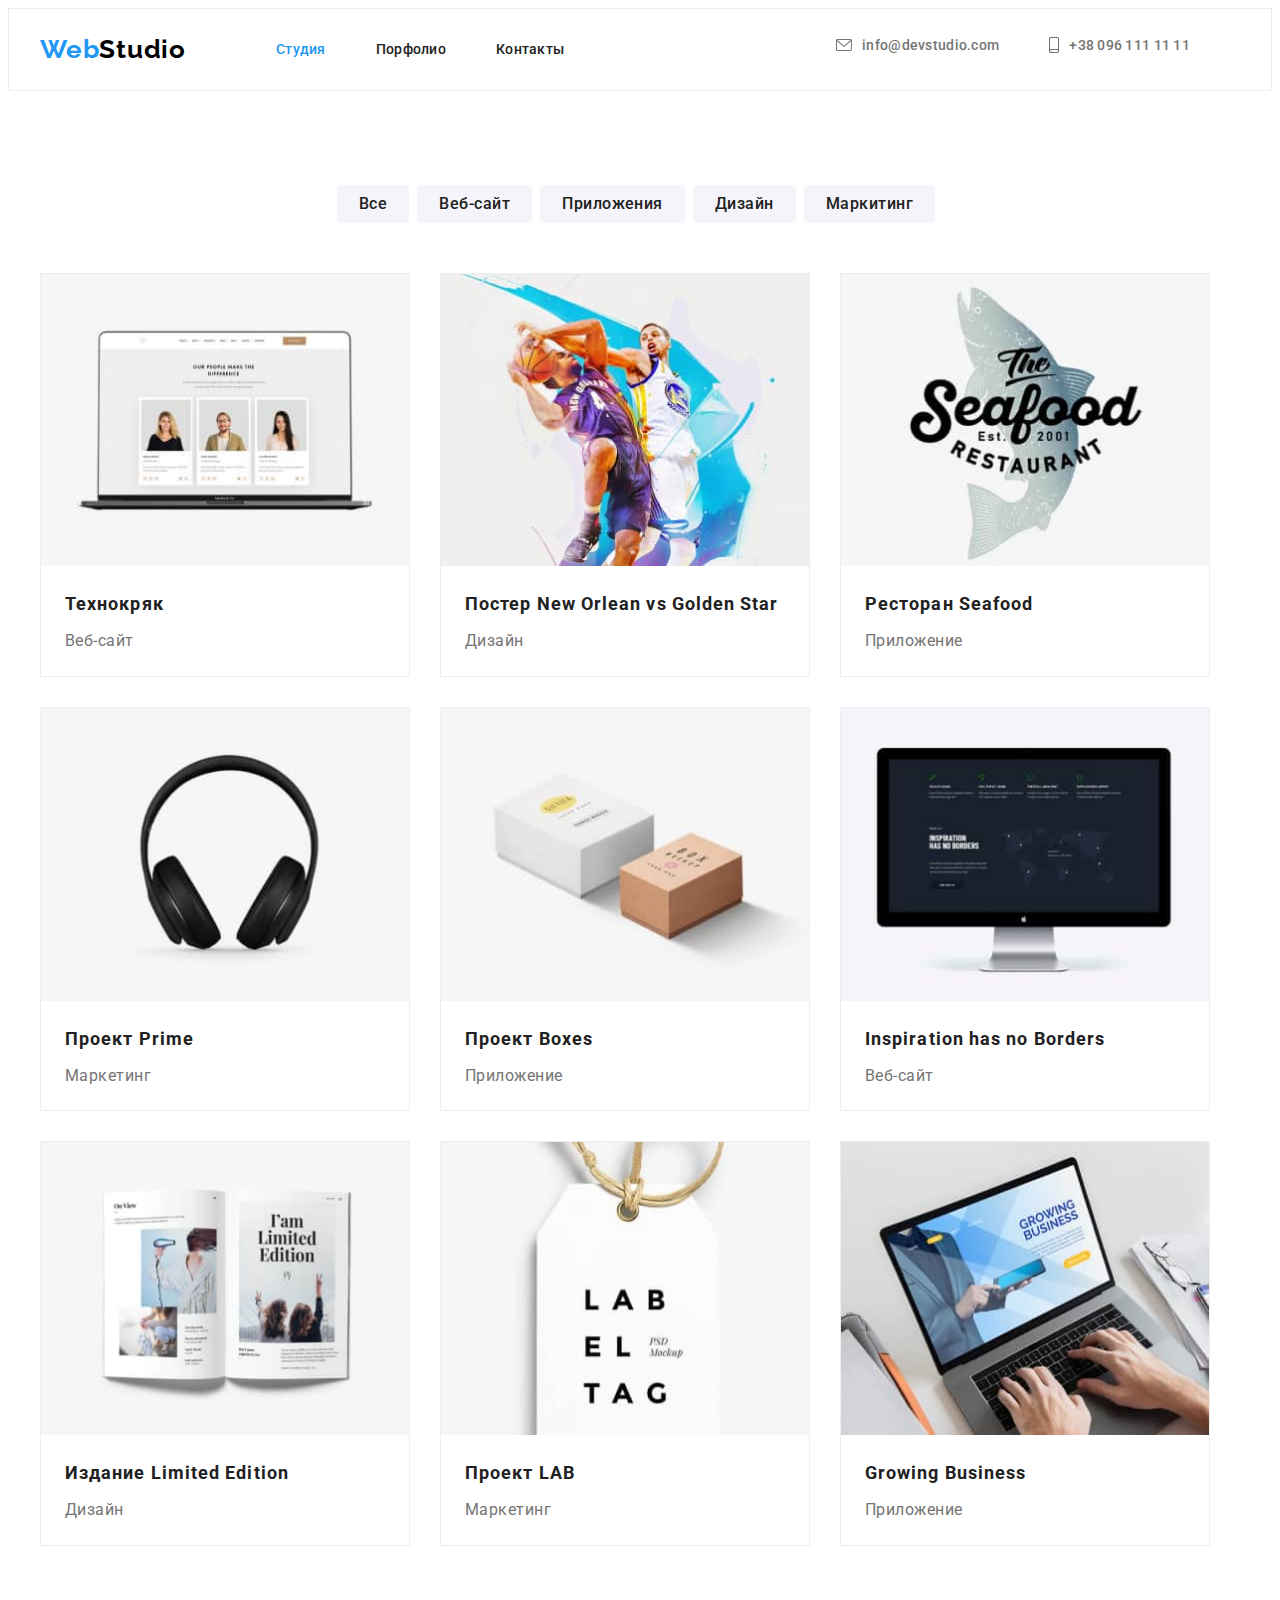
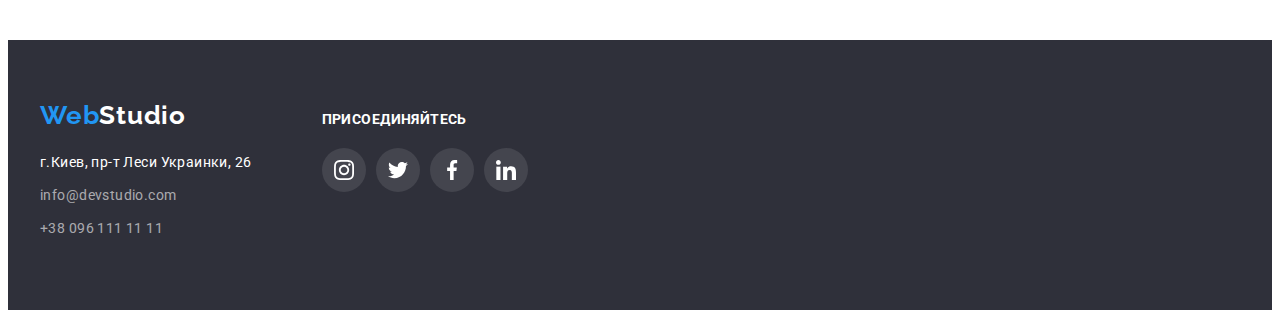
==== portfolio.html @ f945dd13 "hw-05" ====
<!DOCTYPE html>
<html lang="ru">

<head>
    <meta charset="UTF-8">
    <meta http-equiv="X-UA-Compatible" content="IE=edge">
    <meta name="viewport" content="width=device-width, initial-scale=1.0">
    <title>Портфолио</title>
    <link
        href="https://fonts.googleapis.com/css2?family=Raleway:wght@700&family=Roboto:wght@400;500;700;900&display=swap"
        rel="stylesheet">
    <link rel="stylesheet" href="https://cdnjs.cloudflare.com/ajax/libs/modern-normalize/1.0.0/modern-normalize.min.css"
        integrity="sha512-ISS7cAi1PEhQ8jnbJpJZMd29NlhNj4AWYyLOSp2CE/CsHxTCu+r+t0D2yoJudVrd0/8fTVPUVDzY5Tvli75u/g=="
        crossorigin="anonymous" />
    <link rel="stylesheet" href="./css/style.css">
</head>

<body>
    <header class="header">
        <div class="container">
            <nav class="nav">
                <a href="#" class="logo link">
                    <span class="logo-web">Web</span><span class="logo-studio-header">Studio</span>
                </a>
                <ul class="nav-list list">
                    <li class="nav-list-item">
                        <a class="nav-link link active-link" href="./index.html">Студия</a>
                    </li>
                    <li class="nav-list-item">
                        <a class="nav-link link" href="./portfolio.html">Порфолио</a>
                    </li>
                    <li class="nav-list-item">
                        <a class="nav-link link" href="#">Контакты</a>
                    </li>
                </ul>
            </nav>
            <ul class="address-list list">
                <li class="address-item">
                    <a class="address-item-header link" href="mailto:info@devstudio.com" lang="en">
                        <svg class="address-mail-img">
                            <use href="./images/icons.svg#icon-mail"></use>
                        </svg>
                        info@devstudio.com
                    </a>
                </li>
                <li class="address-item">
                    <a class="address-item-header link" href="tel:+380961111111">
                        <svg class="address-tel-img">
                            <use href="./images/icons.svg#icon-smartphone"></use>
                        </svg>
                        +38 096 111 11 11
                    </a>
                </li>
            </ul>
        </div>
    </header>


    <main>
        <section class="projects">
            <div class="container">
                <!--FILTERS-->
                <ul class="filters-list list">
                    <a class="filters-link link">
                        <li class="filters-list-item">
                            <button class="modal-btn-portfolio" type="button">Все</button>
                        </li>
                    </a>

                    <a class="filters-link link">
                        <li class="filters-list-item">
                            <button class="modal-btn-portfolio" type="button">Веб-сайт</button>
                        </li>
                    </a>

                    <a class="filters-link link">
                        <li class="filters-list-item">
                            <button class="modal-btn-portfolio" type="button">Приложения</button>
                        </li>
                    </a>

                    <a class="filters-link link">
                        <li class="filters-list-item">
                            <button class="modal-btn-portfolio" type="button">Дизайн</button>
                        </li>
                    </a>

                    <a class="filters-link link">
                        <li class="filters-list-item">
                            <button class="modal-btn-portfolio" type="button">Маркитинг</button>
                        </li>
                    </a>
                </ul>

                <!--PROJECTS-->
                <h1 class="visually-hidden">Projects</h1>
                <ul class="projects-list list">
                    <li class="projects-list-item">
                        <a class="projects-link link" href="#">
                            <img class="projects-image" src="./images/portfolio/1.jpg" alt="ноутбук" width="370"
                                height="294">
                            <div class="projects-wrapper">
                                <h2 class="projects-name">Технокряк</h2>
                                <p class="projects-it">Веб-сайт</p>
                            </div>
                        </a>
                    </li>

                    <li class="projects-list-item">
                        <a class="projects-link link" href="#">
                            <img class="projects-image" src="./images/portfolio/2.jpg" alt="баскетбол" width="370"
                                height="294">
                            <div class="projects-wrapper">
                                <h2 class="projects-name">Постер New Orlean vs Golden Star</h2>
                                <p class="projects-it">Дизайн</p>
                            </div>
                        </a>
                    </li>

                    <li class="projects-list-item">
                        <a class="projects-link link" href="#">
                            <img class="projects-image" src="./images/portfolio/3.jpg" alt="лого" width="370"
                                height="294">
                            <div class="projects-wrapper">
                                <h2 class="projects-name">Ресторан Seafood</h2>
                                <p class="projects-it">Приложение</p>
                            </div>
                        </a>
                    </li>

                    <li class="projects-list-item">
                        <a class="projects-link link" href="#">
                            <img class="projects-image" src="./images/portfolio/4.jpg" alt="наушники" width="370"
                                height="294">
                            <div class="projects-wrapper">
                                <h2 class="projects-name">Проект Prime</h2>
                                <p class="projects-it">Маркетинг</p>
                            </div>
                        </a>
                    </li>

                    <li class="projects-list-item">
                        <a class="projects-link link" href="#">
                            <img class="projects-image" src="./images/portfolio/5.jpg" alt="коробка" width="370"
                                height="294">
                            <div class="projects-wrapper">
                                <h2 class="projects-name">Проект Boxes</h2>
                                <p class="projects-it">Приложение</p>
                            </div>
                        </a>
                    </li>

                    <li class="projects-list-item">
                        <a class="projects-link link" href="#">
                            <img class="projects-image" src="./images/portfolio/6.jpg" alt="монитор" width="370"
                                height="294">
                            <div class="projects-wrapper">
                                <h2 class="projects-name">Inspiration has no Borders</h2>
                                <p class="projects-it">Веб-сайт</p>
                            </div>
                        </a>
                    </li>

                    <li class="projects-list-item">
                        <a class="projects-link link" href="#">
                            <img class="projects-image" src="./images/portfolio/7.jpg" alt="книга" width="370"
                                height="294">
                            <div class="projects-wrapper">
                                <h2 class="projects-name">Издание Limited Edition</h2>
                                <p class="projects-it">Дизайн</p>
                            </div>
                        </a>
                    </li>

                    <li class="projects-list-item">
                        <a class="projects-link link" href="#">
                            <img class="projects-image" src="./images/portfolio/8.jpg" alt="лейба" width="370"
                                height="294">
                            <div class="projects-wrapper">
                                <h2 class="projects-name">Проект LAB</h2>
                                <p class="projects-it">Маркетинг</p>
                            </div>
                        </a>
                    </li>

                    <li class="projects-list-item">
                        <a class="projects-link link" href="#">
                            <img class="projects-image" src="./images/portfolio/9.jpg" alt="ноут" width="370"
                                height="294">
                            <div class="projects-wrapper">
                                <h2 class="projects-name">Growing Business</h2>
                                <p class="projects-it">Приложение</p>
                            </div>
                        </a>
                    </li>

                </ul>
            </div>
        </section>
    </main>

    <footer class="footer">
        <div class="container">
            <div class="footer-wrapper">
                <a href="#" class="logo-footer link">
                    <span class="logo-web">Web</span><span class="logo-studio-footer">Studio</span>
                </a>
                <!--CONTACT INFORMATION-->
                <address class="address">
                    <ul class="address-footer-list list">
                        <li class="address-item">
                            <a class="address-link link" href="https://goo.gl/maps/dwvxSEG967mqyH358" target="_blank"
                                rel="noopener noreferrer">г.Киев, пр-т Леси Украинки, 26</a>
                        </li>
                        <li class="address-item">
                            <a class="contact-footer link" href="mailto:info@devstudio.com"
                                lang="en">info@devstudio.com</a>
                        </li>
                        <li class="address-item">
                            <a class="contact-footer link" href="tel:+380961111111">+38 096 111 11 11</a>
                        </li>
                    </ul>
                </address>
            </div>

            <div class="join">
                <p class="footer-title">Присоединяйтесь</p>
                <ul class="social-list-footer list">
                    <li class="social-list-item">
                        <a href="" class="social-list-link-footer link">
                            <svg class="social-list-icon-footer">
                                <use href="./images/icons.svg#icon-instagram2"></use>
                            </svg>
                        </a>
                    </li>
                    <li class="social-list-item">
                        <a href="" class="social-list-link-footer link">
                            <svg class="social-list-icon-footer">
                                <use href="./images/icons.svg#icon-twitter1"></use>
                            </svg>
                        </a>
                    </li>
                    <li class="social-list-item">
                        <a href="" class="social-list-link-footer link">
                            <svg class="social-list-icon-footer">
                                <use href="./images/icons.svg#icon-facebook1"></use>
                            </svg>
                        </a>
                    </li>
                    <li class="social-list-item">
                        <a href="" class="social-list-link-footer link">
                            <svg class="social-list-icon-footer">
                                <use href="./images/icons.svg#icon-linkedin1"></use>
                            </svg>
                        </a>
                    </li>
                </ul>
            </div>

            </address>
        </div>
    </footer>
</body>

</html>
---- css/style.css ----
:root {
  --main-font: "Roboto", sans-serif;
  --secondary-font: "Raleway", sans-serif;
  --accent-color: #212121;
  --secondary-color: #757575;
  --section-p: 94px;
}

body {
  font-family: var(--main-font);
}

h1,
h2,
h3,
h4,
h5,
h6,
p {
  margin: 0;
}

ul,
li {
  margin: 0;
  padding: 0;
}

img,
a,
button {
  display: block;
}

.visually-hidden {
  position: absolute !important;
  clip: rect(1px 1px 1px 1px); /* IE6, IE7 */
  clip: rect(1px, 1px, 1px, 1px);
  padding: 0 !important;
  border: 0 !important;
  height: 1px !important;
  width: 1px !important;
  overflow: hidden;
}

.link {
  text-decoration: none;
}

.list {
  list-style: none;
}

.address {
  font-style: normal;
}

/* ========================================= HEADER ======= */

.container {
  width: 1200px;
  margin: 0 auto;
  padding-left: 15px;
  padding-right: 15px;

  margin-left: auto;
  margin-right: auto;
}

.header {
  display: flex;
  align-items: center;
}

.header .container {
  display: flex;
  align-items: center;
}

/* nav */

.nav {
  display: flex;
  align-items: center;
  padding-top: 25px;
  padding-bottom: 25px;
}

.nav-link {
  font-family: var(--main-font);
  font-weight: 500;
  font-size: 14px;
  line-height: 1.15;
  letter-spacing: 0.02em;

  color: var(--accent-color);
}

.nav-list {
  font-family: var(--main-font);
  font-weight: 500;
  font-size: 14px;
  line-height: 1.14;
  letter-spacing: 0.02em;

  display: flex;
  align-items: center;

  color: #212121;
}

.nav-list-item:not(:last-child) {
  margin-right: 50px;
}

.nav-link:hover,
.nav-link:focus {
  color: #2196f3;
}

.active-link {
  color: #2196f3;
}

.address-list {
  display: flex;
  margin-left: auto;
  align-items: center;
}

.address-mail,
.address-tel {
  display: flex;
  align-items: center;
}

.address-tel-img {
  width: 10px;
  height: 16px;
  margin-right: 10px;
}

.address-item {
  display: flex;
  align-items: center;
  margin-bottom: 9px;
  fill: #757575;
}

.address-mail-img {
  width: 16px;
  height: 12px;
  margin-right: 10px;
}


.address-item-header:hover,
.address-item-header:focus {
  color: #2196f3;
  fill: #2196f3;
}

.address-list:not(:last-child) {
  margin-right: 50px;
  display: flex;
  margin-left: auto;
}

.address-item-header {
  font-family: var(--main-font);
  font-weight: 500;
  font-size: 14px;
  line-height: 1.15;
  letter-spacing: 0.02em;

  margin-right: 50px;

  color: var(--secondary-color);

  display: flex;
  align-items: center;
}

/* logo */

.logo {
  font-family: var(--secondary-font);
  font-weight: bold;
  font-size: 26px;
  line-height: 1.19;
  letter-spacing: 0.03em;

  margin-right: 90px;

  color: #000000;
}

.logo-web {
  color: #2196f3;
}

.logo-studio-header {
  color: #000000;
}

/* ====================================END HEADER==================== */

/* ====================================FOOTER========= */
.footer {
  background: #2f303a;
  padding-top: 60px;
  padding-bottom: 60px;

  display: block;
}

.footer-wrapper {
  display: block;
}

.footer-wrapper:not(:last-child) {
  margin-right: 70px;
}

.footer .container {
  width: 1200px;
  margin: 0 auto;
  padding-left: 15px;
  padding-right: 15px;
  display: flex;
  align-items: baseline;
}

.social-list-footer {
  display: flex;
  align-items: center;
  justify-content: space-between;
  margin-top: 20px;
}

.logo-footer {
  font-family: var(--secondary-font);
  font-weight: bold;
  font-size: 26px;
  line-height: 1.19;
  letter-spacing: 0.03em;

  margin-bottom: 20px;
}

.social-list-icon-footer {
  fill: #ffffff;
  width: 20px;
  height: 20px;
}

.social-list-link-footer {
  display: flex;
  justify-content: center;
  align-items: center;
  width: 44px;
  height: 44px;
  border-radius: 50%;

  background: rgba(255, 255, 255, 0.1);
}

.social-list-link-footer:hover,
.social-list-link-footer:focus {
  background: #2196F3;
  box-shadow: 0px 4px 4px rgba(0, 0, 0, 0.25);
}

.address-link {
  font-family: var(--main-font);
  font-weight: normal;
  font-size: 14px;
  line-height: 1.71;
  letter-spacing: 0.03em;

  color:  #ffffff;
}

.contact-footer {
  font-family: var(--main-font);
  font-weight: normal;
  font-size: 14px;
  line-height: 1.71;
  letter-spacing: 0.03em;

  color: rgba(255, 255, 255, 0.6);
}

.contact-footer:hover,
.contact-footer:focus {
  color: #2196f3;
}

.logo-studio-footer {
  color: #ffffff;
}

.footer-title {
  font-family: var(--main-font);
font-weight: bold;
font-size: 14px;
line-height: 1.14;
letter-spacing: 0.03em;
text-transform: uppercase;

color: #FFFFFF;
}

.join {
  width: 206px;
  height: 80px;
}

/* ====================================END FOOTER==================== */

/* ======================STUDIO================ */
/*========== HERO =========*/
.hero {
  max-width: 1600px;
  background-color: #c4c4c4;
  padding: 200px 0;

  background-image: 
  linear-gradient(rgba(47, 48, 58, 0.4), rgba(47, 48, 58, 0.4)), url(../images/bg-img.jpg);
  background-repeat: no-repeat;
  background-size: cover;
}

.hero-title {
  font-family: var(--main-font);
  font-weight: 900;
  font-size: 44px;
  line-height: 1.36;
  letter-spacing: 0.06em;
  text-align: center;
  text-transform: uppercase;
  color: #ffffff;

  max-width: 696px;
  margin: 0 auto;
  margin-bottom: 30px;
}

.modal-btn {
  font-family: var(--main-font);
  font-weight: bold;
  font-size: 16px;
  line-height: 1.87;
  letter-spacing: 0.06em;
  cursor: pointer;
  background: #2196f3;
  color: #ffffff;
  box-shadow: 0px 4px 4px rgba(0, 0, 0, 0.15);
  border-radius: 4px;

  min-width: 200px;

  display: block;
  padding: 10px 32px;
  margin: auto;

  outline: none;
}

.modal-btn:hover,
.modal-btn:focus {
  background: #188ce8;
  color: #ffffff;
  box-shadow: 0px 4px 4px rgba(0, 0, 0, 0.15);
  border-radius: 4px;

  outline: none;
}
/* ======================== END HERO==================*/

/*===================== FEATURES ===========*/
.features {
  display: flex;
  align-items: center;
  padding-top: var(--section-p);
}

.features-list {
  display: flex;
  align-items: center;
  margin-left: -30px;
}

.features-item:not(last-child) {
  flex-basis: calc(100% / 4);
  margin-left: 30px;
  margin-top: 30px;
}

.features-img {
  width: 70px;
  height: 70px;
}

.features-img-bg {
  width: 270px;
  height: 120px;
  background-size: 270px 120px;
  background: #F5F4FA;
  border-radius: 4px;
  margin-bottom: 30px;
  display: flex;
  align-items: center;
  justify-content: center;
}

.features-title {
  font-family: var(--main-font);
  font-weight: bold;
  font-size: 14px;
  line-height: 1.15;
  letter-spacing: 0.03em;
  text-transform: uppercase;

  padding-bottom: 10px;

  color: var(--accent-color);
}

.features-text {
  font-family: var(--main-font);
  font-weight: normal;
  font-size: 14px;
  line-height: 1.71;
  letter-spacing: 0.03em;

  color: var(--secondary-color);
}

.features-wrapper {
  padding: 30px;
}

/*============================= ABOUT===========*/
.about {
  display: flex;
  align-items: center;
  padding-top: var(--section-p);
  padding-bottom: var(--section-p);
}

.about-title {
  font-family: var(--main-font);
  font-weight: bold;
  font-size: 36px;
  line-height: 1.16;
  text-align: center;
  letter-spacing: 0.03em;

  color: var(--accent-color);
}

.about-list {
  display: flex;
  align-items: center;
  margin-left: -30px;
}

.about-item:not(last-child) {
  flex-basis: calc(100% / 3 -30px);
  margin-left: 30px;
  margin-top: 50px;
}

.about-wrapper {
  padding: 30px;
}

/*================== OUR-TEAM ===========*/

.team {
  background: #f5f4fa;
  padding: 94px 0;
}

.team-title {
  font-family: var(--main-font);
  font-weight: bold;
  font-size: 36px;
  line-height: 1.16;
  text-align: center;
  letter-spacing: 0.03em;
  margin-bottom: 50px;

  color: var(--accent-color);
}

.team-list {
  margin-top: 50px;
  display: flex;
  margin-left: -30px;
  margin-top: -30px;
  flex-wrap: wrap;
}

.team-item:not(last-child) {
  flex-basis: calc(100% / 4-30px);
  margin-left: 30px;
  margin-top: 30px;

  background: #ffffff;
  box-shadow: 0px 1px 3px rgba(0, 0, 0, 0.12), 0px 1px 1px rgba(0, 0, 0, 0.14),
    0px 2px 1px rgba(0, 0, 0, 0.2);
  border-radius: 0px 0px 4px 4px;
}

.team-wrapper {
  padding: 30px;
}

.team-name {
  font-family: var(--main-font);
  font-weight: 500;
  font-size: 16px;
  line-height: 1.18;
  text-align: center;
  letter-spacing: 0.03em;

  color: var(--accent-color);
}

.team-it {
  font-family: var(--main-font);
  font-weight: normal;
  font-size: 16px;
  line-height: 1.18;
  text-align: center;
  letter-spacing: 0.03em;
  padding-top: 10px;
  margin-bottom: 16px;

  color: var(--secondary-color);
}

.social-list {
  display: flex;
  align-items: center;
  justify-content: space-between;
}

.social-list-link {
  display: flex;
  justify-content: center;
  align-items: center;
  width: 44px;
  height: 44px;
  border-radius: 50%;
  background-color: #ffffff;
}

.social-list-link:hover,
.social-list-link:focus {
  background: #2196F3;
  box-shadow: 0px 4px 4px rgba(0, 0, 0, 0.25);
}

.social-list-link:hover .social-list-icon,
.social-list-link:focus .social-list-icon {
  fill: #ffffff; 
}

.social-list-icon {
  fill: #AFB1B8;
  width: 20px;
  height: 20px;
}
/* ===============END OUR TEAM============ */

/* =========================CLIENT============== */

.client {
    padding: 94px 0;
}

.client-title {
  font-family: var(--main-font);
  font-weight: bold;
  font-size: 36px;
  line-height: 1.16;
  text-align: center;
  letter-spacing: 0.03em;
  margin-bottom: 50px;

  color: var(--accent-color);
}

.client-list {
  margin-top: 50px;
  display: flex;
  margin-left: -30px;
  margin-top: -30px;
  flex-wrap: wrap;
}

.client-link {
  display: inline-flex;
  justify-content: center;
  align-items: center;
  width: 100%;
  height: 90px;
  border: 1px solid #AFB1B8;
  box-sizing: border-box;
  border-radius: 4px;
}

.client-item {
  width: 170px;
  height: 90px;
  display: flex;
  align-items: center;
  justify-content: center;

  border: 1px solid #AFB1B8;
  box-sizing: border-box;
  border-radius: 4px;

  fill: #afb1b8;
}


.client-item:not(last-child) {
  flex-basis: calc(100% / 6-30px);
  margin-left: 30px;
  margin-top: 30px;
}

.client-icon {
 fill: #afb1b8; 
}

.client-link:focus,
.client-link:hover {
    border: 1px solid #2196F3;
}

/* .client-icon:focus,
.client-icon:hover {
  fill: #2196F3;
} */

.client-link:focus .client-icon,
.client-link:hover .client-icon {
  fill: #2196F3;
}

/* ===============END CLIENT================ */
/*======================== PORTFOLIO ====================*/
/*========== FILTERS ==========*/

.header {
  border: 1px solid #ececec;
}

.projects {
  padding: 94px 0;
}

.filters .container {
  display: flex;
  align-items: center;
}

.filters-list {
  display: flex;
  justify-content: center;
  padding-bottom: 50px;
}

.filters-list-item {
  margin-right: 8px;
  border-radius: 4px;
}

.filters-list-item:focus,
.filters-list-item:hover {
  color: #2196f3;
  box-shadow: 0px 3px 1px rgba(0, 0, 0, 0.1), 0px 1px 2px rgba(0, 0, 0, 0.08), 0px 2px 2px rgba(0, 0, 0, 0.12);
}

.modal-btn-portfolio {
  font-family: var(--main-font);
  font-weight: 500;
  font-size: 16px;
  line-height: 1.62;
  letter-spacing: 0.03em;
  text-align: center;
  cursor: pointer;

  background: #f5f4fa;
  border-radius: 4px;
  outline: none;
  border: none;
  color: #212121;

  padding: 6px 22px;
}

.modal-btn-portfolio:hover,
.modal-btn-portfolio:focus {
  background: #188ce8;
  color: #ffffff;
  outline: none;
  box-shadow: 0px 3px 1px rgba(0, 0, 0, 0.1), 0px 1px 2px rgba(0, 0, 0, 0.08), 0px 2px 2px rgba(0, 0, 0, 0.12);
}

/* ==================== PROJECTS ========== */

.projects .container {
  margin-left: auto;
  margin-right: auto;
}

.projects-name {
  font-family: var(--main-font);
  font-weight: bold;
  font-size: 18px;
  line-height: 2.11;
  letter-spacing: 0.06em;

  color: var(--accent-color);
}

.projects-it {
  font-family: var(--main-font);
  font-weight: normal;
  font-size: 16px;
  line-height: 1.87;
  letter-spacing: 0.03em;

  color: var(--secondary-color);
}

.projects-link:hover,
.projects-link:focus {
  color: #2196f3;
}

.projects-list {
  display: flex;
  flex-wrap: wrap;
  margin-left: -30px;
  margin-top: -30px;
}

.projects-link {
  background: #ffffff;
  border: 1px solid #eeeeee;
  box-sizing: border-box;
}

.projects-list-item:hover,
.projects-list-item:focus {
  background: #FFFFFF;
  box-sizing: border-box;
  box-shadow: 0px 1px 1px rgba(0, 0, 0, 0.12), 0px 4px 4px rgba(0, 0, 0, 0.06), 1px 4px 6px rgba(0, 0, 0, 0.16); 
}

.projects-list-item:not(last-child) {
  flex-basis: calc(100% / 3 -20px);
  margin-left: 30px;
  margin-top: 30px;
  width: 370px;
}

.projects-image {
  display: block;
  max-width: 100%;
  height: auto;
}

.projects-name {
  font-family: var(--main-font);
  font-weight: bold;
  font-size: 18px;
  line-height: 2;
  letter-spacing: 0.06em;

  margin-bottom: 4px;

  color: var(--accent-color);
}

.projects-wrapper {
  padding: 20px 24px;
}
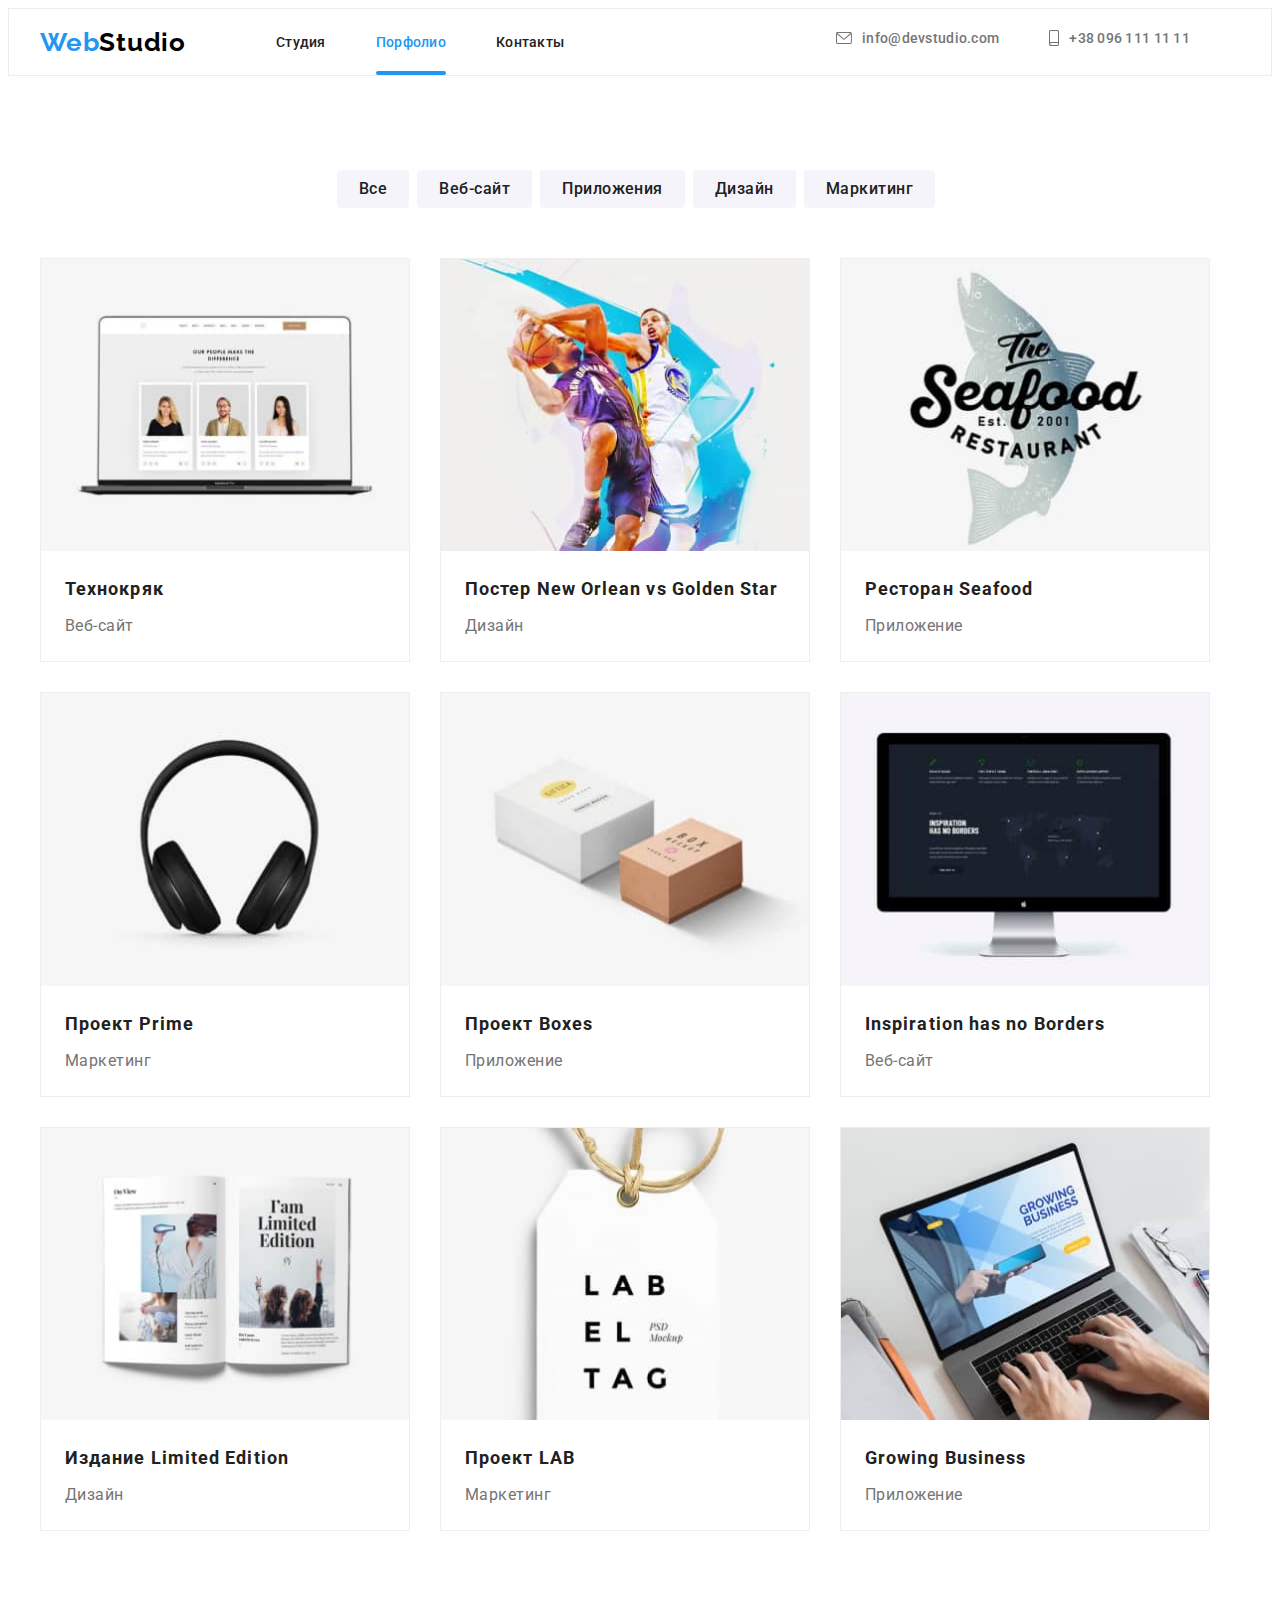
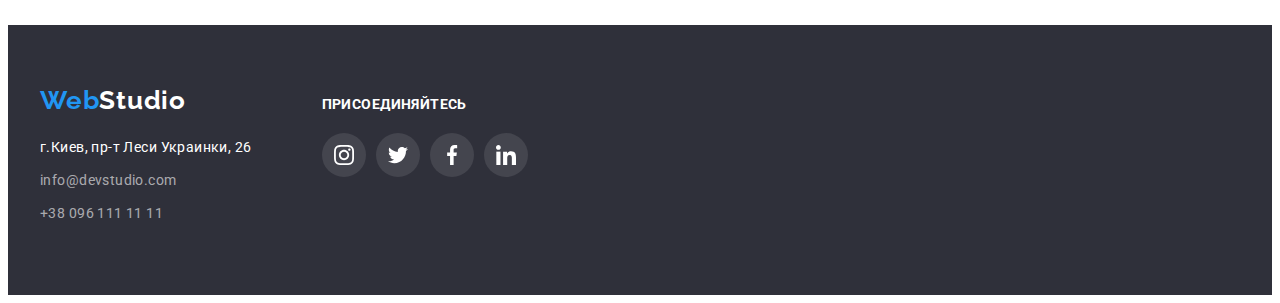
==== commit 16f97790: "hw-05" ====
--- a/portfolio.html
+++ b/portfolio.html
@@ -24,10 +24,10 @@
                 </a>
                 <ul class="nav-list list">
                     <li class="nav-list-item">
-                        <a class="nav-link link active-link" href="./index.html">Студия</a>
+                        <a class="nav-link link" href="./index.html">Студия</a>
                     </li>
                     <li class="nav-list-item">
-                        <a class="nav-link link" href="./portfolio.html">Порфолио</a>
+                        <a class="nav-link link active-link" href="./portfolio.html">Порфолио</a>
                     </li>
                     <li class="nav-list-item">
                         <a class="nav-link link" href="#">Контакты</a>
@@ -95,10 +95,18 @@
                 <!--PROJECTS-->
                 <h1 class="visually-hidden">Projects</h1>
                 <ul class="projects-list list">
-                    <li class="projects-list-item">
-                        <a class="projects-link link" href="#">
-                            <img class="projects-image" src="./images/portfolio/1.jpg" alt="ноутбук" width="370"
-                                height="294">
+
+                    <li class="projects-list-item">
+                        <a class="projects-link link" href="#">
+                            <div class="projects-content-wrapper">
+                                <img class="projects-image" src="./images/portfolio/1.jpg" alt="ноутбук" width="370"
+                                    height="294">
+                                <p class="overlay">
+                                    Технокряк это современная площадка распространения коронавируса. Компании используют
+                                    эту платформу для цифрового
+                                    шпионажа и атак на защищённые сервера конкурентов.
+                                </p>
+                            </div>
                             <div class="projects-wrapper">
                                 <h2 class="projects-name">Технокряк</h2>
                                 <p class="projects-it">Веб-сайт</p>
@@ -108,8 +116,15 @@
 
                     <li class="projects-list-item">
                         <a class="projects-link link" href="#">
-                            <img class="projects-image" src="./images/portfolio/2.jpg" alt="баскетбол" width="370"
-                                height="294">
+                            <div class="projects-content-wrapper">
+                                <img class="projects-image" src="./images/portfolio/2.jpg" alt="баскетбол" width="370"
+                                    height="294">
+                                <p class="overlay">
+                                    Технокряк это современная площадка распространения коронавируса. Компании используют
+                                    эту платформу для цифрового
+                                    шпионажа и атак на защищённые сервера конкурентов.
+                                </p>
+                            </div>
                             <div class="projects-wrapper">
                                 <h2 class="projects-name">Постер New Orlean vs Golden Star</h2>
                                 <p class="projects-it">Дизайн</p>
@@ -119,8 +134,15 @@
 
                     <li class="projects-list-item">
                         <a class="projects-link link" href="#">
-                            <img class="projects-image" src="./images/portfolio/3.jpg" alt="лого" width="370"
-                                height="294">
+                            <div class="projects-content-wrapper">
+                                <img class="projects-image" src="./images/portfolio/3.jpg" alt="лого" width="370"
+                                    height="294">
+                                <p class="overlay">
+                                    Технокряк это современная площадка распространения коронавируса. Компании используют
+                                    эту платформу для цифрового
+                                    шпионажа и атак на защищённые сервера конкурентов.
+                                </p>
+                            </div>
                             <div class="projects-wrapper">
                                 <h2 class="projects-name">Ресторан Seafood</h2>
                                 <p class="projects-it">Приложение</p>
@@ -130,8 +152,15 @@
 
                     <li class="projects-list-item">
                         <a class="projects-link link" href="#">
-                            <img class="projects-image" src="./images/portfolio/4.jpg" alt="наушники" width="370"
-                                height="294">
+                            <div class="projects-content-wrapper">
+                                <img class="projects-image" src="./images/portfolio/4.jpg" alt="наушники" width="370"
+                                    height="294">
+                                <p class="overlay">
+                                    Технокряк это современная площадка распространения коронавируса. Компании используют
+                                    эту платформу для цифрового
+                                    шпионажа и атак на защищённые сервера конкурентов.
+                                </p>
+                            </div>
                             <div class="projects-wrapper">
                                 <h2 class="projects-name">Проект Prime</h2>
                                 <p class="projects-it">Маркетинг</p>
@@ -141,8 +170,15 @@
 
                     <li class="projects-list-item">
                         <a class="projects-link link" href="#">
-                            <img class="projects-image" src="./images/portfolio/5.jpg" alt="коробка" width="370"
-                                height="294">
+                            <div class="projects-content-wrapper">
+                                <img class="projects-image" src="./images/portfolio/5.jpg" alt="коробка" width="370"
+                                    height="294">
+                                <p class="overlay">
+                                    Технокряк это современная площадка распространения коронавируса. Компании используют
+                                    эту платформу для цифрового
+                                    шпионажа и атак на защищённые сервера конкурентов.
+                                </p>
+                            </div>
                             <div class="projects-wrapper">
                                 <h2 class="projects-name">Проект Boxes</h2>
                                 <p class="projects-it">Приложение</p>
@@ -152,8 +188,15 @@
 
                     <li class="projects-list-item">
                         <a class="projects-link link" href="#">
-                            <img class="projects-image" src="./images/portfolio/6.jpg" alt="монитор" width="370"
-                                height="294">
+                            <div class="projects-content-wrapper">
+                                <img class="projects-image" src="./images/portfolio/6.jpg" alt="монитор" width="370"
+                                    height="294">
+                                <p class="overlay">
+                                    Технокряк это современная площадка распространения коронавируса. Компании используют
+                                    эту платформу для цифрового
+                                    шпионажа и атак на защищённые сервера конкурентов.
+                                </p>
+                            </div>
                             <div class="projects-wrapper">
                                 <h2 class="projects-name">Inspiration has no Borders</h2>
                                 <p class="projects-it">Веб-сайт</p>
@@ -163,8 +206,15 @@
 
                     <li class="projects-list-item">
                         <a class="projects-link link" href="#">
-                            <img class="projects-image" src="./images/portfolio/7.jpg" alt="книга" width="370"
-                                height="294">
+                            <div class="projects-content-wrapper">
+                                <img class="projects-image" src="./images/portfolio/7.jpg" alt="книга" width="370"
+                                    height="294">
+                                <p class="overlay">
+                                    Технокряк это современная площадка распространения коронавируса. Компании используют
+                                    эту платформу для цифрового
+                                    шпионажа и атак на защищённые сервера конкурентов.
+                                </p>
+                            </div>
                             <div class="projects-wrapper">
                                 <h2 class="projects-name">Издание Limited Edition</h2>
                                 <p class="projects-it">Дизайн</p>
@@ -174,8 +224,15 @@
 
                     <li class="projects-list-item">
                         <a class="projects-link link" href="#">
-                            <img class="projects-image" src="./images/portfolio/8.jpg" alt="лейба" width="370"
-                                height="294">
+                            <div class="projects-content-wrapper">
+                                <img class="projects-image" src="./images/portfolio/8.jpg" alt="лейба" width="370"
+                                    height="294">
+                                <p class="overlay">
+                                    Технокряк это современная площадка распространения коронавируса. Компании используют
+                                    эту платформу для цифрового
+                                    шпионажа и атак на защищённые сервера конкурентов.
+                                </p>
+                            </div>
                             <div class="projects-wrapper">
                                 <h2 class="projects-name">Проект LAB</h2>
                                 <p class="projects-it">Маркетинг</p>
@@ -185,8 +242,15 @@
 
                     <li class="projects-list-item">
                         <a class="projects-link link" href="#">
-                            <img class="projects-image" src="./images/portfolio/9.jpg" alt="ноут" width="370"
-                                height="294">
+                            <div class="projects-content-wrapper">
+                                <img class="projects-image" src="./images/portfolio/9.jpg" alt="ноут" width="370"
+                                    height="294">
+                                <p class="overlay">
+                                    Технокряк это современная площадка распространения коронавируса. Компании используют
+                                    эту платформу для цифрового
+                                    шпионажа и атак на защищённые сервера конкурентов.
+                                </p>
+                            </div>
                             <div class="projects-wrapper">
                                 <h2 class="projects-name">Growing Business</h2>
                                 <p class="projects-it">Приложение</p>
--- a/css/style.css
+++ b/css/style.css
@@ -3,6 +3,7 @@
   --secondary-font: "Raleway", sans-serif;
   --accent-color: #212121;
   --secondary-color: #757575;
+  --active-color: #2196f3;
   --section-p: 94px;
 }
 
@@ -55,7 +56,7 @@
   font-style: normal;
 }
 
-/* ========================================= HEADER ======= */
+/* ================================= HEADER ======= */
 
 .container {
   width: 1200px;
@@ -82,44 +83,60 @@
 .nav {
   display: flex;
   align-items: center;
-  padding-top: 25px;
-  padding-bottom: 25px;
+}
+
+.nav-list {
+  font-family: var(--main-font);
+  font-weight: 500;
+  font-size: 14px;
+  line-height: 1.14;
+  letter-spacing: 0.02em;
+
+  display: flex;
+  align-items: center;
+
+  color: var(--accent-color);
+}
+
+.nav-list-item:not(:last-child) {
+  margin-right: 50px;
 }
 
 .nav-link {
+  position: relative;
   font-family: var(--main-font);
   font-weight: 500;
   font-size: 14px;
   line-height: 1.15;
   letter-spacing: 0.02em;
+  padding-top: 25px;
+  padding-bottom: 25px;
 
   color: var(--accent-color);
-}
-
-.nav-list {
-  font-family: var(--main-font);
-  font-weight: 500;
-  font-size: 14px;
-  line-height: 1.14;
-  letter-spacing: 0.02em;
-
-  display: flex;
-  align-items: center;
-
-  color: #212121;
-}
-
-.nav-list-item:not(:last-child) {
-  margin-right: 50px;
+
+  display: block;
 }
 
 .nav-link:hover,
 .nav-link:focus {
-  color: #2196f3;
+  color: var(--active-color);
+  transition: color cubic-bezier(0.4, 0, 0.2, 1) 250ms;
 }
 
 .active-link {
-  color: #2196f3;
+  color: var(--active-color);
+}
+
+.active-link::after {
+  position: absolute;
+  content: "";
+  display: block;
+  width: 100%;
+  height: 4px;
+  background-color: var(--active-color);
+  border-radius: 2px;
+  left: 0;
+  bottom: 0;
 }
 
 .address-list {
@@ -132,6 +149,7 @@
 .address-tel {
   display: flex;
   align-items: center;
+  transition: color cubic-bezier(0.4, 0, 0.2, 1) 250ms;
 }
 
 .address-tel-img {
@@ -144,7 +162,7 @@
   display: flex;
   align-items: center;
   margin-bottom: 9px;
-  fill: #757575;
+  fill: var(--secondary-color);
 }
 
 .address-mail-img {
@@ -153,11 +171,11 @@
   margin-right: 10px;
 }
 
-
 .address-item-header:hover,
 .address-item-header:focus {
-  color: #2196f3;
-  fill: #2196f3;
+  color: var(--active-color);
+  fill: var(--active-color);
+  transition: color cubic-bezier(0.4, 0, 0.2, 1) 250ms;
 }
 
 .address-list:not(:last-child) {
@@ -196,7 +214,7 @@
 }
 
 .logo-web {
-  color: #2196f3;
+  color: var(--active-color);
 }
 
 .logo-studio-header {
@@ -267,7 +285,7 @@
 
 .social-list-link-footer:hover,
 .social-list-link-footer:focus {
-  background: #2196F3;
+  background: var(--active-color);
   box-shadow: 0px 4px 4px rgba(0, 0, 0, 0.25);
 }
 
@@ -278,7 +296,7 @@
   line-height: 1.71;
   letter-spacing: 0.03em;
 
-  color:  #ffffff;
+  color: #ffffff;
 }
 
 .contact-footer {
@@ -293,7 +311,8 @@
 
 .contact-footer:hover,
 .contact-footer:focus {
-  color: #2196f3;
+  color: var(--active-color);
+  transition: color cubic-bezier(0.4, 0, 0.2, 1) 250ms;
 }
 
 .logo-studio-footer {
@@ -302,13 +321,13 @@
 
 .footer-title {
   font-family: var(--main-font);
-font-weight: bold;
-font-size: 14px;
-line-height: 1.14;
-letter-spacing: 0.03em;
-text-transform: uppercase;
-
-color: #FFFFFF;
+  font-weight: bold;
+  font-size: 14px;
+  line-height: 1.14;
+  letter-spacing: 0.03em;
+  text-transform: uppercase;
+
+  color: #ffffff;
 }
 
 .join {
@@ -325,8 +344,11 @@
   background-color: #c4c4c4;
   padding: 200px 0;
 
-  background-image: 
-  linear-gradient(rgba(47, 48, 58, 0.4), rgba(47, 48, 58, 0.4)), url(../images/bg-img.jpg);
+  background-image: linear-gradient(
+      rgba(47, 48, 58, 0.4),
+      rgba(47, 48, 58, 0.4)
+    ),
+    url(../images/bg-img.jpg);
   background-repeat: no-repeat;
   background-size: cover;
 }
@@ -353,7 +375,7 @@
   line-height: 1.87;
   letter-spacing: 0.06em;
   cursor: pointer;
-  background: #2196f3;
+  background: var(--active-color);
   color: #ffffff;
   box-shadow: 0px 4px 4px rgba(0, 0, 0, 0.15);
   border-radius: 4px;
@@ -375,6 +397,8 @@
   border-radius: 4px;
 
   outline: none;
+
+  transition: color cubic-bezier(0.4, 0, 0.2, 1) 250ms;
 }
 /* ======================== END HERO==================*/
 
@@ -406,7 +430,7 @@
   width: 270px;
   height: 120px;
   background-size: 270px 120px;
-  background: #F5F4FA;
+  background: #f5f4fa;
   border-radius: 4px;
   margin-bottom: 30px;
   display: flex;
@@ -472,8 +496,30 @@
   margin-top: 50px;
 }
 
-.about-wrapper {
-  padding: 30px;
+.about-item {
+  position: relative;
+  /* padding: 30px; */
+}
+
+.about-type {
+  position: absolute;
+  font-family: var(--main-font);
+  font-weight: bold;
+  font-size: 14px;
+  line-height: 1.14;
+  text-align: center;
+  letter-spacing: 0.03em;
+  text-transform: uppercase;
+
+  left: 0;
+  bottom: 0;
+  background: rgba(47, 48, 58, 0.8);
+  color: #ffffff;
+
+  padding-top: 27px;
+  padding-bottom: 27px;
+  padding-left: auto;
+  width: 100%;
 }
 
 /*================== OUR-TEAM ===========*/
@@ -560,17 +606,19 @@
 
 .social-list-link:hover,
 .social-list-link:focus {
-  background: #2196F3;
+  background: var(--active-color);
   box-shadow: 0px 4px 4px rgba(0, 0, 0, 0.25);
+  transition: color cubic-bezier(0.4, 0, 0.2, 1) 250ms;
 }
 
 .social-list-link:hover .social-list-icon,
 .social-list-link:focus .social-list-icon {
-  fill: #ffffff; 
+  fill: #ffffff;
+  transition: color cubic-bezier(0.4, 0, 0.2, 1) 250ms;
 }
 
 .social-list-icon {
-  fill: #AFB1B8;
+  fill: #afb1b8;
   width: 20px;
   height: 20px;
 }
@@ -579,7 +627,7 @@
 /* =========================CLIENT============== */
 
 .client {
-    padding: 94px 0;
+  padding: 94px 0;
 }
 
 .client-title {
@@ -608,7 +656,7 @@
   align-items: center;
   width: 100%;
   height: 90px;
-  border: 1px solid #AFB1B8;
+  border: 1px solid #afb1b8;
   box-sizing: border-box;
   border-radius: 4px;
 }
@@ -620,13 +668,12 @@
   align-items: center;
   justify-content: center;
 
-  border: 1px solid #AFB1B8;
+  border: 1px solid #afb1b8;
   box-sizing: border-box;
   border-radius: 4px;
 
   fill: #afb1b8;
 }
-
 
 .client-item:not(last-child) {
   flex-basis: calc(100% / 6-30px);
@@ -635,22 +682,19 @@
 }
 
 .client-icon {
- fill: #afb1b8; 
+  fill: #afb1b8;
 }
 
 .client-link:focus,
 .client-link:hover {
-    border: 1px solid #2196F3;
-}
-
-/* .client-icon:focus,
-.client-icon:hover {
-  fill: #2196F3;
-} */
+  border: 1px solid var(--active-color);
+  transition: color cubic-bezier(0.4, 0, 0.2, 1) 250ms;
+}
 
 .client-link:focus .client-icon,
 .client-link:hover .client-icon {
-  fill: #2196F3;
+  fill: var(--active-color);
+  transition: color cubic-bezier(0.4, 0, 0.2, 1) 250ms;
 }
 
 /* ===============END CLIENT================ */
@@ -683,8 +727,10 @@
 
 .filters-list-item:focus,
 .filters-list-item:hover {
-  color: #2196f3;
-  box-shadow: 0px 3px 1px rgba(0, 0, 0, 0.1), 0px 1px 2px rgba(0, 0, 0, 0.08), 0px 2px 2px rgba(0, 0, 0, 0.12);
+  color: var(--active-color);
+  box-shadow: 0px 3px 1px rgba(0, 0, 0, 0.1), 0px 1px 2px rgba(0, 0, 0, 0.08),
+    0px 2px 2px rgba(0, 0, 0, 0.12);
+  transition: color cubic-bezier(0.4, 0, 0.2, 1) 250ms;
 }
 
 .modal-btn-portfolio {
@@ -710,7 +756,9 @@
   background: #188ce8;
   color: #ffffff;
   outline: none;
-  box-shadow: 0px 3px 1px rgba(0, 0, 0, 0.1), 0px 1px 2px rgba(0, 0, 0, 0.08), 0px 2px 2px rgba(0, 0, 0, 0.12);
+  box-shadow: 0px 3px 1px rgba(0, 0, 0, 0.1), 0px 1px 2px rgba(0, 0, 0, 0.08),
+    0px 2px 2px rgba(0, 0, 0, 0.12);
+  transition: color cubic-bezier(0.4, 0, 0.2, 1) 250ms;
 }
 
 /* ==================== PROJECTS ========== */
@@ -720,29 +768,10 @@
   margin-right: auto;
 }
 
-.projects-name {
-  font-family: var(--main-font);
-  font-weight: bold;
-  font-size: 18px;
-  line-height: 2.11;
-  letter-spacing: 0.06em;
-
-  color: var(--accent-color);
-}
-
-.projects-it {
-  font-family: var(--main-font);
-  font-weight: normal;
-  font-size: 16px;
-  line-height: 1.87;
-  letter-spacing: 0.03em;
-
-  color: var(--secondary-color);
-}
-
 .projects-link:hover,
 .projects-link:focus {
-  color: #2196f3;
+  color: var(--active-color);
+  transition: color cubic-bezier(0.4, 0, 0.2, 1) 250ms;
 }
 
 .projects-list {
@@ -760,9 +789,11 @@
 
 .projects-list-item:hover,
 .projects-list-item:focus {
-  background: #FFFFFF;
+  background: #ffffff;
   box-sizing: border-box;
-  box-shadow: 0px 1px 1px rgba(0, 0, 0, 0.12), 0px 4px 4px rgba(0, 0, 0, 0.06), 1px 4px 6px rgba(0, 0, 0, 0.16); 
+  box-shadow: 0px 1px 1px rgba(0, 0, 0, 0.12), 0px 4px 4px rgba(0, 0, 0, 0.06),
+    1px 4px 6px rgba(0, 0, 0, 0.16);
+  transition: color cubic-bezier(0.4, 0, 0.2, 1) 250ms;
 }
 
 .projects-list-item:not(last-child) {
@@ -772,6 +803,41 @@
   width: 370px;
 }
 
+.projects-content-wrapper {
+  position: relative;
+  overflow: hidden;
+}
+
+.overlay {
+  position: absolute;
+  left: 0;
+  top: 0;
+  height: 100%;
+  background: rgba(33, 150, 243, 0.9);
+  padding-left: 24px;
+  padding-right: 24px;
+  padding-top: 63px;
+
+  font-family: var(--main-font);
+  font-weight: normal;
+  font-size: 18px;
+  line-height: 1.56;
+  letter-spacing: 0.03em;
+
+  color: #ffffff;
+
+  overflow: scroll;
+  overflow: auto;
+
+  transform: translateY(100%);
+  transition: transform 250ms cubic-bezier(0.4, 0, 0.2, 1);
+}
+
+.projects-link:hover .overlay,
+.projects-link:focus .overlay {
+  transform: translateY(0);
+}
+
 .projects-image {
   display: block;
   max-width: 100%;
@@ -790,6 +856,63 @@
   color: var(--accent-color);
 }
 
+.projects-it {
+  font-family: var(--main-font);
+  font-weight: normal;
+  font-size: 16px;
+  line-height: 1.87;
+  letter-spacing: 0.03em;
+
+  color: var(--secondary-color);
+}
+
 .projects-wrapper {
   padding: 20px 24px;
 }
+
+.backdrop {
+  position: fixed;
+  left: 0;
+  top: 0;
+  width: 100vw;
+  height: 100vh;
+  background-color: rgba(0, 0, 0, 0.5);
+
+  transition: transform 250ms cubic-bezier(0.4, 0, 0.2, 1);
+}
+
+.modal {
+  position: absolute;
+  top: 50%;
+  left: 50%;
+  transform: translate(-50%, -50%);
+  width: 528px;
+  height: 580px;
+  background-color: #ffffff;
+}
+
+.modal-close-btn {
+  position: absolute;
+  top: 8px;
+  right: 8px;
+  width: 30px;
+  height: 30px;
+
+  background: transparent;
+  border: 1px solid rgba(0, 0, 0, 0.1);
+  border-radius: 50%;
+  cursor: pointer;
+}
+
+.close-icon {
+  position: absolute;
+  top: 50%;
+  left: 50%;
+  transform: translate(-50%, -50%);
+}
+
+.is-hidden {
+  opacity: 0;
+  visibility: hidden;
+  pointer-events: none;
+}
